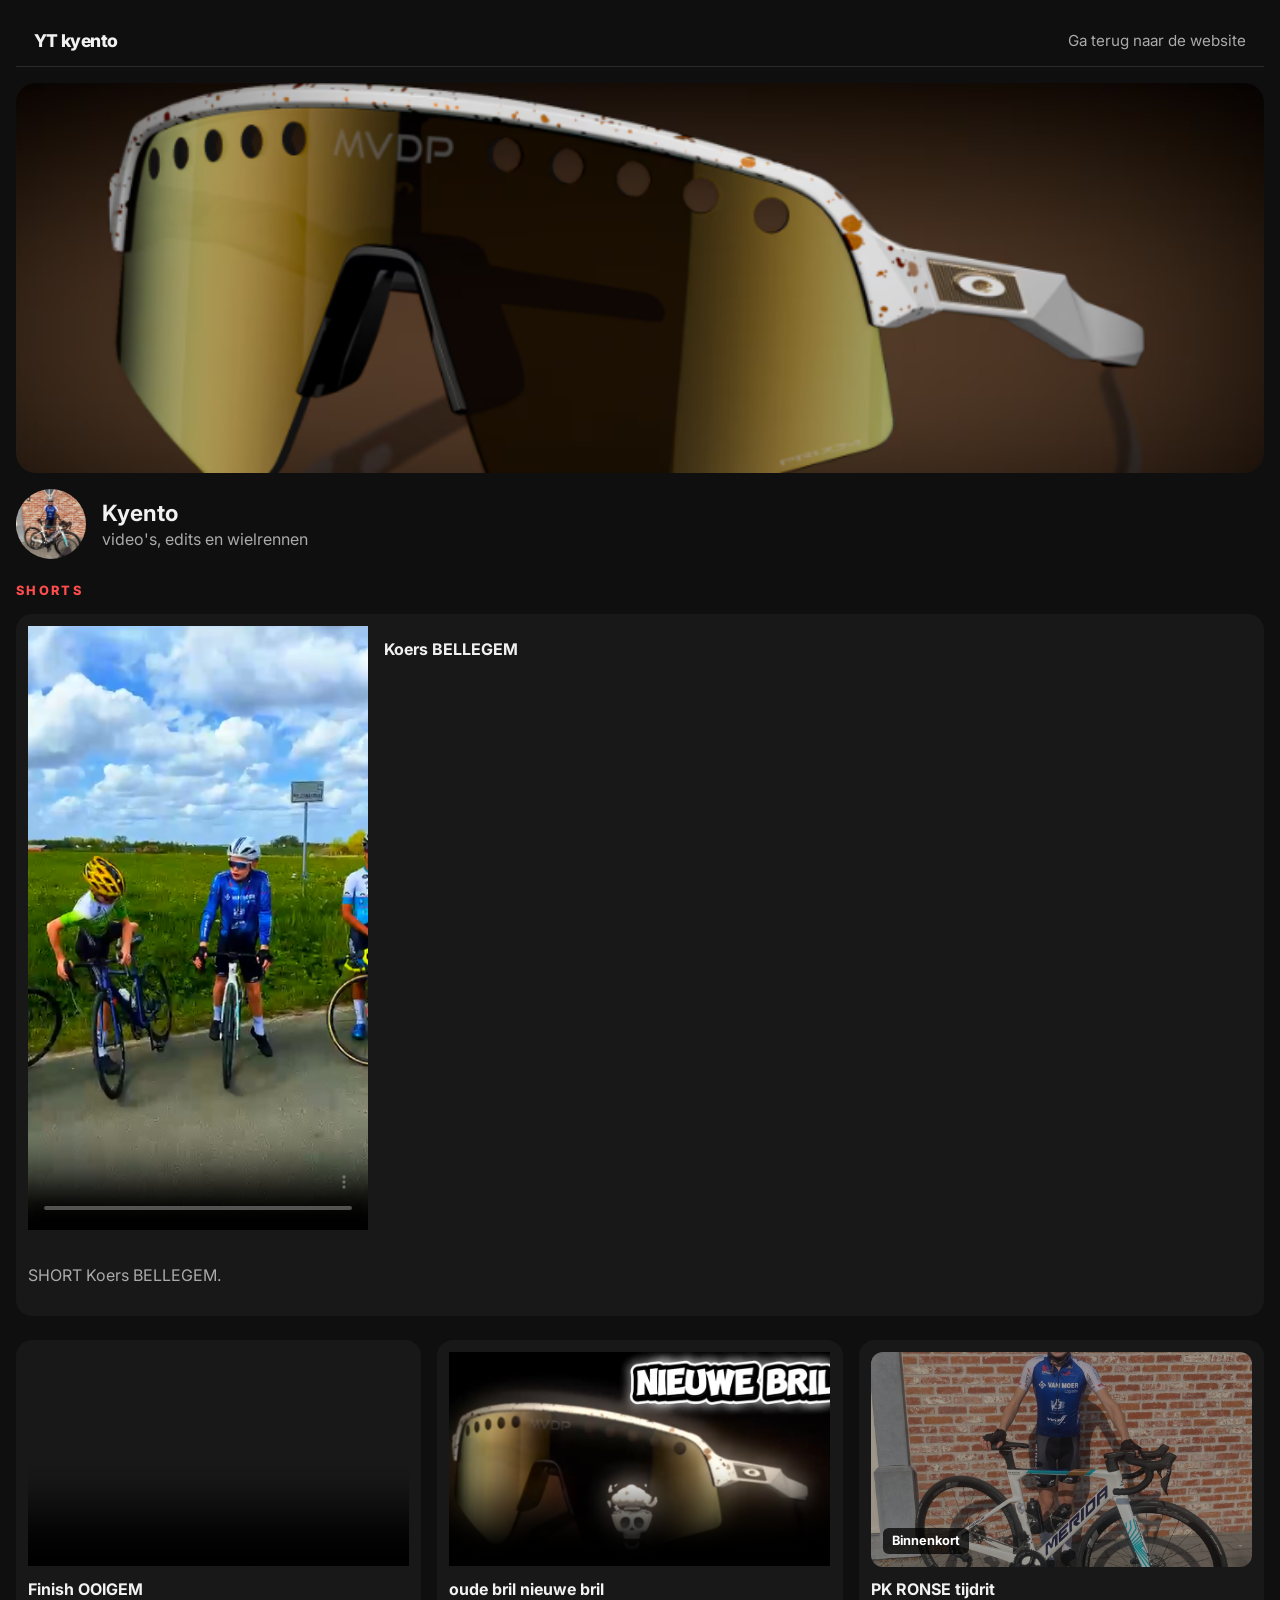
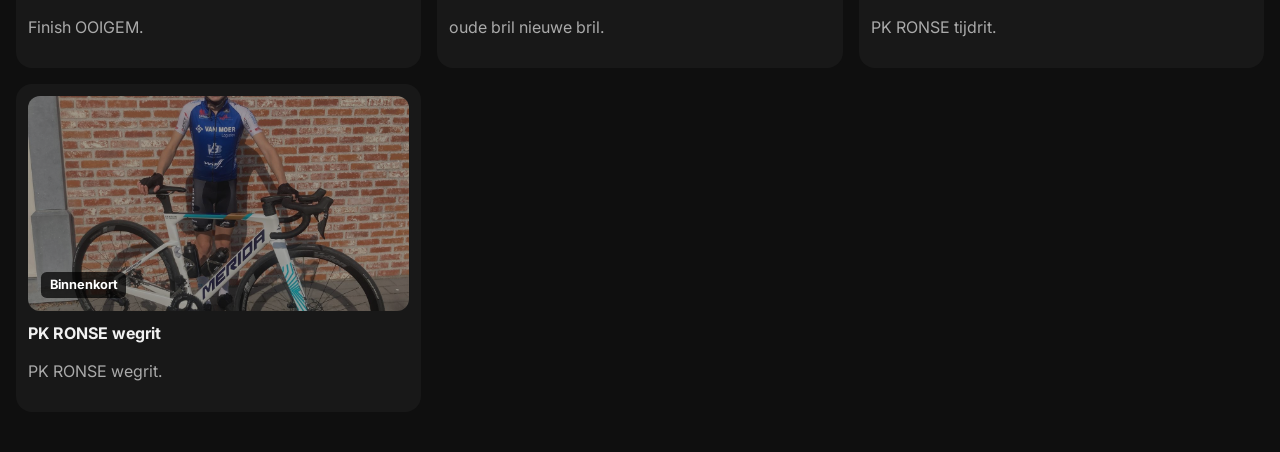
==== yt-kyento.html @ 3035fbb0 "Add files via upload" ====
<!DOCTYPE html>
<html lang="nl">
<head>
    <meta charset="UTF-8">
    <meta name="viewport" content="width=device-width, initial-scale=1.0">
    <title>yt kyento</title>
    <link rel="preconnect" href="https://fonts.googleapis.com">
    <link rel="preconnect" href="https://fonts.gstatic.com" crossorigin>
    <link href="https://fonts.googleapis.com/css2?family=Inter:wght@400;500;600;700;800&display=swap" rel="stylesheet">
    <link rel="stylesheet" href="style.css">
</head>
<body class="yt-page" id="top">
    <header class="yt-header">
        <nav class="yt-topbar">
            <a class="yt-brand" href="index.html">YT kyento</a>
            <a class="yt-back" href="index.html">Ga terug naar de website</a>
        </nav>

        <section class="yt-channel">
            <div class="yt-banner">
                <img src="bannerkyento.png" alt="Kyento banner">
            </div>
            <div class="yt-channel-meta">
                <img class="yt-avatar" src="kyento.jpg" alt="Kyento avatar">
                <div>
                    <p class="yt-name">Kyento</p>
                    <p class="yt-sub">video's, edits en wielrennen</p>
                </div>
            </div>
        </section>
    </header>

    <main class="yt-main">
        <section class="yt-shorts-section">
            <div class="yt-section-head">
                <p class="yt-section-label">Shorts</p>
            </div>
            <article class="yt-video-card yt-short-card" data-release="available">
                <div class="yt-thumb yt-short-thumb">
                    <video controls poster="KoersBellegem.png">
                        <source src="videoBellegem.mp4" type="video/mp4">
                        Je browser ondersteunt deze video niet.
                    </video>
                </div>
                <h2>Koers BELLEGEM</h2>
                <p>SHORT Koers BELLEGEM.</p>
            </article>
        </section>

        <section class="yt-grid">
            <article class="yt-video-card" data-release="available">
                <div class="yt-thumb">
                    <video controls poster="FinishOoigem.png">
                        <source src="videoOoigem.mp4" type="video/mp4">
                        Je browser ondersteunt deze video niet.
                    </video>
                </div>
                <h2>Finish OOIGEM </h2>
                <p>Finish OOIGEM.</p>
            </article>

            <article class="yt-video-card" data-release="soon">
                <div class="yt-thumb yt-placeholder">
                    <img src="kyento.jpg" alt="Volgende video komt eraan">
                </div>
                <h2>PK RONSE tijdrit</h2>
                <p>PK RONSE tijdrit.</p>
            </article>

            <article class="yt-video-card" data-release="soon">
                <div class="yt-thumb yt-placeholder">
                    <img src="kyento.jpg" alt="Binnenkort een nieuwe video">
                </div>
                <h2>PK RONSE wegrit</h2>
                <p>PK RONSE wegrit.</p>
            </article>

            <article class="yt-video-card" data-release="available">
                <div class="yt-thumb">
                    <video controls poster="videobril.png">
                        <source src="videobril.mp4" type="video/mp4">
                        Je browser ondersteunt deze video niet.
                    </video>
                </div>
                <h2>oude bril nieuwe bril</h2>
                <p>oude bril nieuwe bril.</p>
            </article>
        </section>
    </main>
    <script src="script.js"></script>
</body>
</html>
---- style.css ----
:root {
    --bg: #08111f;
    --bg-soft: #0f1c2e;
    --panel: rgba(10, 18, 31, 0.72);
    --panel-strong: rgba(13, 25, 43, 0.9);
    --text: #f4f7fb;
    --muted: #adc0d9;
    --line: rgba(255, 255, 255, 0.1);
    --accent: #64f5c6;
    --accent-strong: #ff8f4e;
    --shadow: 0 24px 60px rgba(0, 0, 0, 0.34);
}

* {
    box-sizing: border-box;
}

html {
    scroll-behavior: smooth;
}

body {
    margin: 0;
    min-height: 100vh;
    font-family: "Sora", "Segoe UI", sans-serif;
    color: var(--text);
    background:
        radial-gradient(circle at top left, rgba(100, 245, 198, 0.18), transparent 28%),
        radial-gradient(circle at 80% 15%, rgba(255, 143, 78, 0.18), transparent 24%),
        linear-gradient(145deg, #040814 0%, #08111f 45%, #0a1628 100%);
    overflow-x: hidden;
}

img,
video {
    display: block;
    width: 100%;
}

a {
    color: inherit;
    text-decoration: none;
}

.page-orb {
    position: fixed;
    z-index: -1;
    width: 26rem;
    height: 26rem;
    border-radius: 50%;
    filter: blur(30px);
    opacity: 0.3;
}

.orb-left {
    top: 5%;
    left: -8rem;
    background: rgba(100, 245, 198, 0.22);
}

.orb-right {
    right: -10rem;
    bottom: 10%;
    background: rgba(255, 143, 78, 0.22);
}

.hero-shell,
.main-content,
.footer,
.subpage-hero,
.videos-page main.section {
    width: min(1140px, calc(100% - 2rem));
    margin: 0 auto;
}

.hero-shell,
.subpage-hero {
    padding: 1.25rem 0 2rem;
}

.topbar {
    display: flex;
    align-items: center;
    justify-content: space-between;
    gap: 1rem;
    padding: 0.85rem 1rem;
    background: rgba(8, 17, 31, 0.55);
    border: 1px solid var(--line);
    border-radius: 999px;
    backdrop-filter: blur(18px);
    box-shadow: var(--shadow);
}

.brand {
    font-family: "Syne", "Sora", sans-serif;
    font-size: 1.15rem;
    letter-spacing: 0.16em;
    text-transform: uppercase;
}

.nav-links {
    display: flex;
    flex-wrap: wrap;
    justify-content: flex-end;
    gap: 1rem;
}

.nav-links a {
    color: var(--muted);
    font-size: 0.95rem;
    transition: color 0.25s ease, transform 0.25s ease;
}

.nav-links a:hover,
.nav-links a:focus-visible {
    color: var(--text);
    transform: translateY(-2px);
}

.hero-grid {
    display: grid;
    grid-template-columns: 1.05fr 0.95fr;
    gap: 2rem;
    align-items: center;
    padding: 3.5rem 0 1.5rem;
}

.eyebrow,
.section-label,
.mini-label {
    margin: 0 0 1rem;
    color: var(--accent);
    font-size: 0.8rem;
    font-weight: 700;
    letter-spacing: 0.24em;
    text-transform: uppercase;
}

.hero-copy h1,
.subpage-copy h1,
.statement-panel h2,
.contact-copy h2,
.feature-card h3 {
    margin: 0;
    font-family: "Syne", "Sora", sans-serif;
    line-height: 0.95;
}

.hero-copy h1,
.subpage-copy h1 {
    max-width: 10ch;
    font-size: clamp(3.5rem, 9vw, 6.75rem);
}

.hero-text,
.statement-panel p,
.feature-card p,
.contact-copy p,
.video-card p {
    color: var(--muted);
    line-height: 1.75;
    font-size: 1rem;
}

.hero-text {
    max-width: 34rem;
    margin: 1.4rem 0 0;
}

.hero-actions {
    display: flex;
    flex-wrap: wrap;
    gap: 1rem;
    margin: 2rem 0 1.6rem;
}

.button {
    display: inline-flex;
    align-items: center;
    justify-content: center;
    min-height: 3.4rem;
    padding: 0.9rem 1.35rem;
    border-radius: 999px;
    border: 1px solid transparent;
    font-weight: 700;
    transition: transform 0.25s ease, box-shadow 0.25s ease, border-color 0.25s ease;
}

.button:hover,
.button:focus-visible {
    transform: translateY(-2px);
}

.button.primary {
    color: #04111f;
    background: linear-gradient(135deg, var(--accent) 0%, #c8ffea 100%);
    box-shadow: 0 16px 30px rgba(100, 245, 198, 0.18);
}

.button.secondary {
    border-color: rgba(255, 255, 255, 0.18);
    background: rgba(255, 255, 255, 0.03);
    color: var(--text);
}

.hero-stats {
    display: flex;
    flex-wrap: wrap;
    gap: 0.9rem;
}

.stat-chip {
    min-width: 10rem;
    padding: 1rem 1.1rem;
    border: 1px solid var(--line);
    border-radius: 1.25rem;
    background: rgba(255, 255, 255, 0.03);
    backdrop-filter: blur(12px);
}

.stat-number {
    display: block;
    margin-bottom: 0.2rem;
    color: var(--accent-strong);
    font-size: 1.25rem;
    font-weight: 800;
}

.stat-label {
    color: var(--muted);
    font-size: 0.95rem;
}

.hero-photo-wrap {
    position: relative;
    padding: 1.25rem;
}

.hero-photo-card,
.panel,
.video-frame {
    overflow: hidden;
    border: 1px solid var(--line);
    border-radius: 1.75rem;
    background: var(--panel);
    box-shadow: var(--shadow);
    backdrop-filter: blur(18px);
}

.hero-photo-card {
    position: relative;
    transform: rotate(3deg);
}

.hero-photo-card img {
    aspect-ratio: 4 / 5;
    object-fit: cover;
}

.photo-badge {
    position: absolute;
    right: 1rem;
    bottom: 1rem;
    padding: 0.6rem 0.9rem;
    border-radius: 999px;
    background: rgba(4, 17, 31, 0.74);
    border: 1px solid rgba(255, 255, 255, 0.12);
    font-size: 0.8rem;
    font-weight: 700;
    letter-spacing: 0.18em;
}

.floating-note {
    position: absolute;
    padding: 0.85rem 1rem;
    border-radius: 1rem;
    background: var(--panel-strong);
    border: 1px solid var(--line);
    box-shadow: var(--shadow);
    font-weight: 700;
}

.note-top {
    top: 7%;
    left: -2%;
}

.note-bottom {
    right: 0;
    bottom: 7%;
}

.main-content {
    padding-bottom: 4rem;
}

.section {
    margin-top: 1.6rem;
}

.intro-band,
.portfolio-grid {
    display: grid;
    gap: 1.35rem;
}

.intro-band {
    grid-template-columns: 1.1fr 0.9fr;
}

.portfolio-grid {
    grid-template-columns: repeat(12, 1fr);
}

.panel {
    padding: 1.6rem;
}

.statement-panel,
.quote-panel,
.contact-strip,
.video-card {
    min-height: 100%;
}

.statement-panel h2,
.contact-copy h2 {
    font-size: clamp(2rem, 4vw, 3.4rem);
}

.statement-panel p:last-child,
.contact-copy p {
    margin-bottom: 0;
}

.big-quote {
    margin: 0;
    font-family: "Syne", "Sora", sans-serif;
    font-size: clamp(1.8rem, 4vw, 3rem);
    line-height: 1.05;
}

.feature-card {
    min-height: 17rem;
}

.feature-card h3 {
    font-size: 2rem;
    margin-bottom: 1rem;
}

.accent-card {
    background:
        linear-gradient(155deg, rgba(100, 245, 198, 0.16), rgba(255, 143, 78, 0.08)),
        var(--panel-strong);
}

.feature-card:nth-child(1) {
    grid-column: span 5;
}

.image-card {
    grid-column: span 3;
    padding: 0;
}

.image-card img {
    height: 100%;
    object-fit: cover;
}

.feature-card:nth-child(3) {
    grid-column: span 4;
}

.wide-card {
    grid-column: 1 / -1;
}

.contact-strip {
    display: flex;
    align-items: center;
    justify-content: space-between;
    gap: 1.5rem;
    padding: 1.8rem;
    border: 1px solid var(--line);
    border-radius: 1.75rem;
    background:
        linear-gradient(140deg, rgba(255, 143, 78, 0.12), rgba(100, 245, 198, 0.08)),
        var(--panel);
    box-shadow: var(--shadow);
}

.footer {
    display: flex;
    align-items: center;
    justify-content: space-between;
    gap: 1rem;
    padding: 0 0 2.5rem;
    color: var(--muted);
}

.footer p {
    margin: 0;
}

.subpage-copy {
    max-width: 44rem;
    padding: 3.5rem 0 0.5rem;
}

.video-grid {
    display: grid;
    grid-template-columns: repeat(3, minmax(0, 1fr));
    gap: 1.25rem;
    padding-bottom: 3rem;
}

.featured-video {
    grid-column: span 2;
}

.video-frame {
    padding: 0;
    margin-bottom: 1rem;
    background: #02070d;
}

.video-frame video {
    aspect-ratio: 16 / 9;
    object-fit: cover;
}

@media (max-width: 900px) {
    .topbar,
    .contact-strip,
    .footer,
    .hero-grid,
    .intro-band {
        grid-template-columns: 1fr;
        flex-direction: column;
        align-items: flex-start;
    }

    .hero-grid,
    .intro-band,
    .video-grid {
        grid-template-columns: 1fr;
    }

    .portfolio-grid {
        grid-template-columns: 1fr;
    }

    .feature-card:nth-child(1),
    .image-card,
    .feature-card:nth-child(3),
    .wide-card,
    .featured-video {
        grid-column: auto;
    }

    .nav-links {
        justify-content: flex-start;
    }

    .hero-photo-card {
        transform: rotate(0deg);
    }

    .floating-note {
        position: static;
        margin-top: 1rem;
    }

    .hero-copy h1,
    .subpage-copy h1 {
        max-width: 100%;
    }
}

@media (max-width: 640px) {
    .hero-shell,
    .main-content,
    .footer,
    .subpage-hero,
    .videos-page main.section {
        width: min(100% - 1.2rem, 1140px);
    }

    .topbar,
    .panel,
    .contact-strip {
        border-radius: 1.35rem;
    }

    .hero-grid {
        padding-top: 2.4rem;
    }

    .hero-copy h1,
    .subpage-copy h1 {
        font-size: clamp(2.8rem, 15vw, 4.25rem);
    }
}

.yt-page {
    background: #0f0f0f;
    color: #f1f1f1;
    font-family: "Inter", "Segoe UI", sans-serif;
}

.yt-header,
.yt-main {
    width: min(1280px, calc(100% - 2rem));
    margin: 0 auto;
}

.yt-header {
    padding: 1rem 0 1.5rem;
}

.yt-topbar {
    display: flex;
    align-items: center;
    justify-content: space-between;
    gap: 1rem;
    padding: 0.9rem 1.1rem;
    border-bottom: 1px solid #2a2a2a;
}

.yt-brand {
    font-size: 1.1rem;
    font-weight: 800;
    letter-spacing: -0.03em;
}

.yt-back {
    color: #aaa;
    font-size: 0.95rem;
}

.yt-channel {
    padding-top: 1rem;
}

.yt-banner {
    overflow: hidden;
    border-radius: 1.25rem;
    background: #1a1a1a;
}

.yt-banner img {
    aspect-ratio: 16 / 5;
    object-fit: cover;
}

.yt-channel-meta {
    display: flex;
    align-items: center;
    gap: 1rem;
    padding: 1rem 0 0;
}

.yt-avatar {
    width: 4.4rem;
    height: 4.4rem;
    border-radius: 50%;
    object-fit: cover;
}

.yt-name {
    margin: 0;
    font-size: 1.4rem;
    font-weight: 700;
}

.yt-sub {
    margin: 0.2rem 0 0;
    color: #aaa;
}

.yt-main {
    padding-bottom: 2.5rem;
}

.yt-shorts-section {
    display: grid;
    gap: 1rem;
    margin-bottom: 1.5rem;
}

.yt-section-head {
    display: flex;
    align-items: baseline;
    justify-content: space-between;
    gap: 1rem;
}

.yt-section-label {
    margin: 0;
    color: #ff4d4d;
    font-size: 0.8rem;
    font-weight: 800;
    letter-spacing: 0.18em;
    text-transform: uppercase;
}

.yt-section-head h2 {
    margin: 0;
    font-size: 1.1rem;
    font-weight: 700;
}

.yt-video-card {
    background: #181818;
    border-radius: 1rem;
    overflow: hidden;
}

.yt-player video,
.yt-thumb video {
    aspect-ratio: 16 / 9;
    object-fit: cover;
}

.yt-short-card {
    display: grid;
    grid-template-columns: minmax(0, 340px) 1fr;
    gap: 1rem;
    align-items: start;
}

.yt-short-thumb {
    aspect-ratio: 9 / 16;
}

.yt-short-thumb video {
    height: 100%;
    aspect-ratio: 9 / 16;
}

.yt-placeholder {
    position: relative;
    overflow: hidden;
    aspect-ratio: 16 / 9;
    border-radius: 0.75rem;
    background: #202020;
}

.yt-placeholder img {
    height: 100%;
    object-fit: cover;
    opacity: 0.58;
}

.yt-placeholder::after {
    content: "Binnenkort";
    position: absolute;
    left: 0.8rem;
    bottom: 0.8rem;
    padding: 0.35rem 0.55rem;
    border-radius: 0.35rem;
    background: rgba(0, 0, 0, 0.72);
    color: #fff;
    font-size: 0.8rem;
    font-weight: 700;
}

.yt-video-card h2 {
    margin: 0;
    font-family: "Inter", "Segoe UI", sans-serif;
    line-height: 1.1;
}

.yt-video-card p {
    color: #aaa;
    line-height: 1.6;
}

.yt-grid {
    display: grid;
    grid-template-columns: repeat(3, minmax(0, 1fr));
    gap: 1rem;
    margin-top: 1.5rem;
}

.yt-video-card {
    padding: 0.75rem;
}

.yt-video-card h2 {
    margin: 0.9rem 0 0.35rem;
    font-size: 1rem;
}

@media (max-width: 900px) {
    .yt-player-card,
    .yt-grid {
        grid-template-columns: 1fr;
    }

    .yt-short-card {
        grid-template-columns: 1fr;
    }

    .yt-channel-meta {
        flex-wrap: wrap;
    }
}
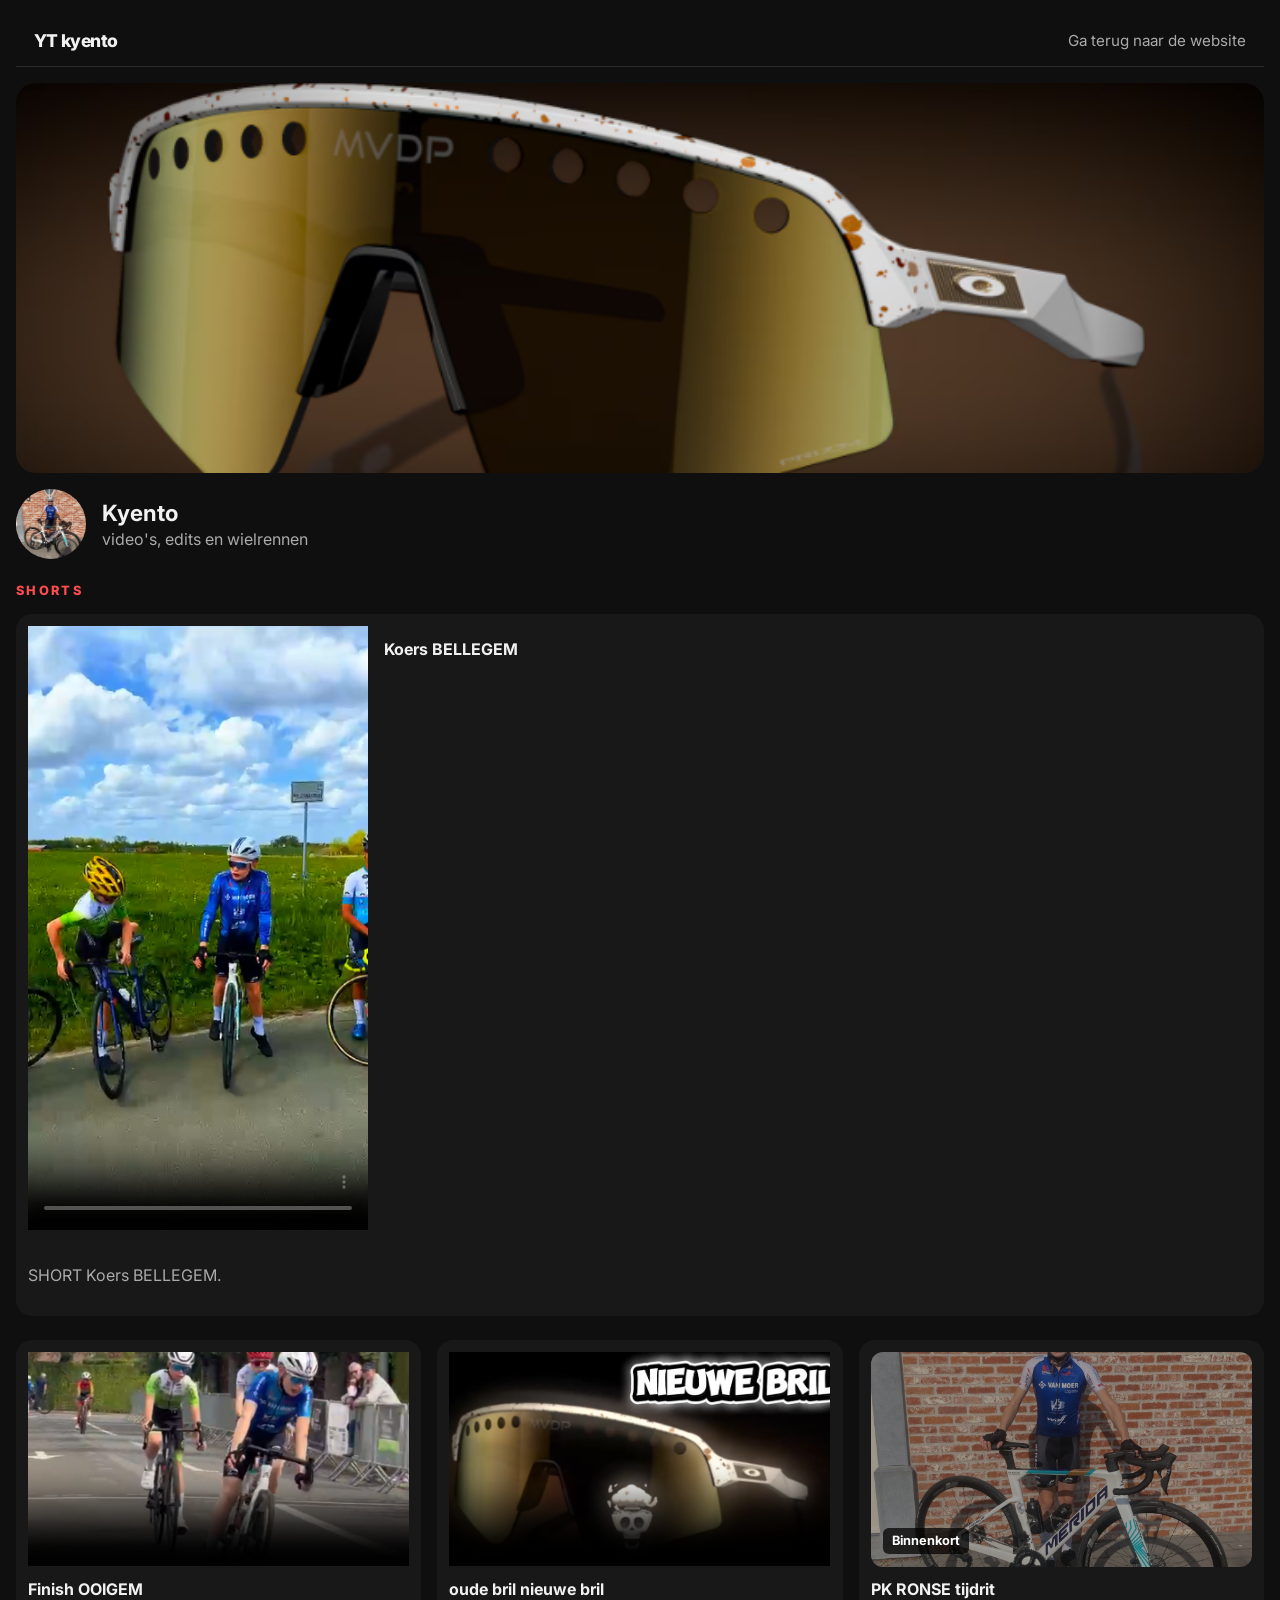
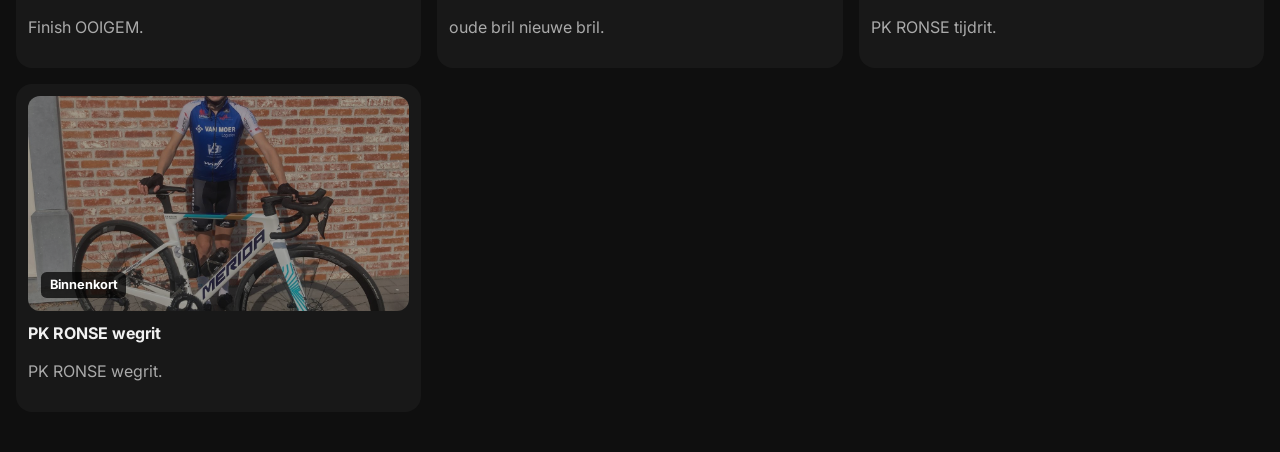
==== commit 609d8cf1: "Fix typo in video poster filename" ====
--- a/yt-kyento.html
+++ b/yt-kyento.html
@@ -50,7 +50,7 @@
         <section class="yt-grid">
             <article class="yt-video-card" data-release="available">
                 <div class="yt-thumb">
-                    <video controls poster="FinishOoigem.png">
+                    <video controls poster="Finishooigem.png">
                         <source src="videoOoigem.mp4" type="video/mp4">
                         Je browser ondersteunt deze video niet.
                     </video>
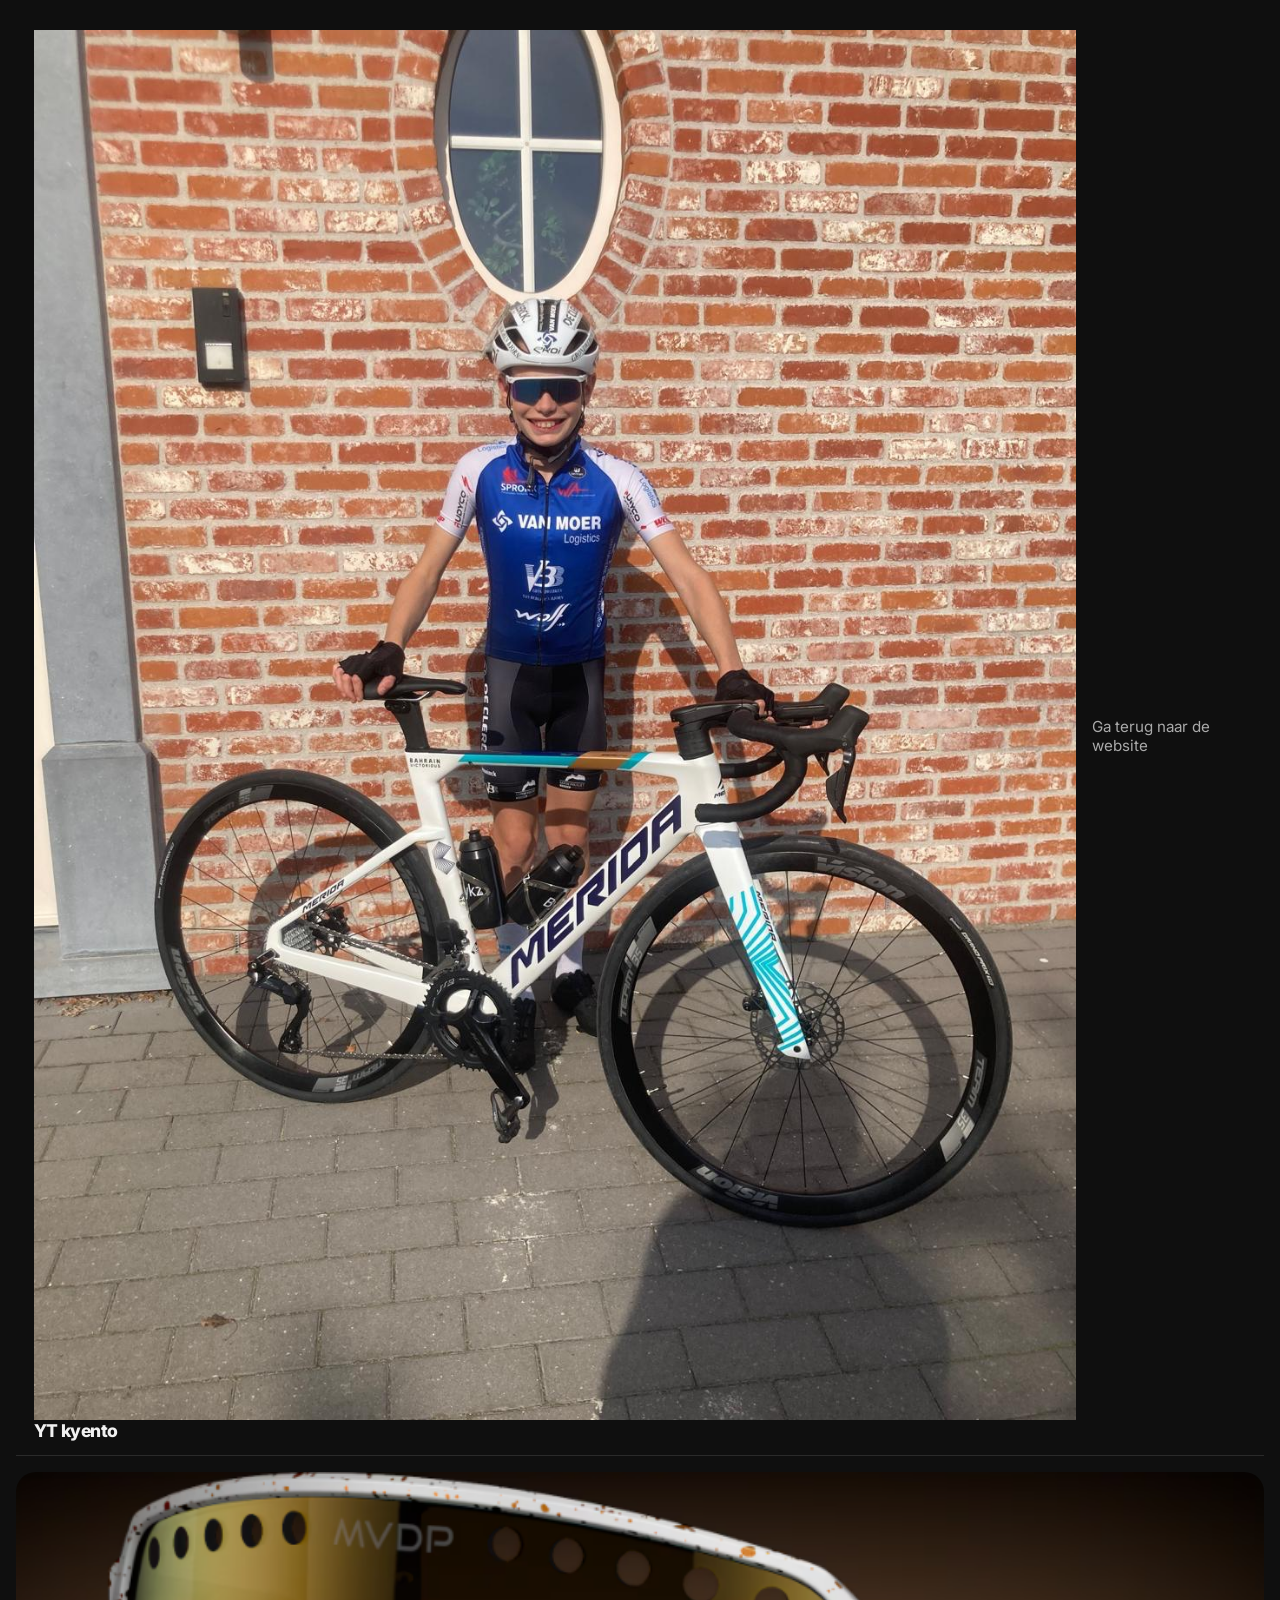
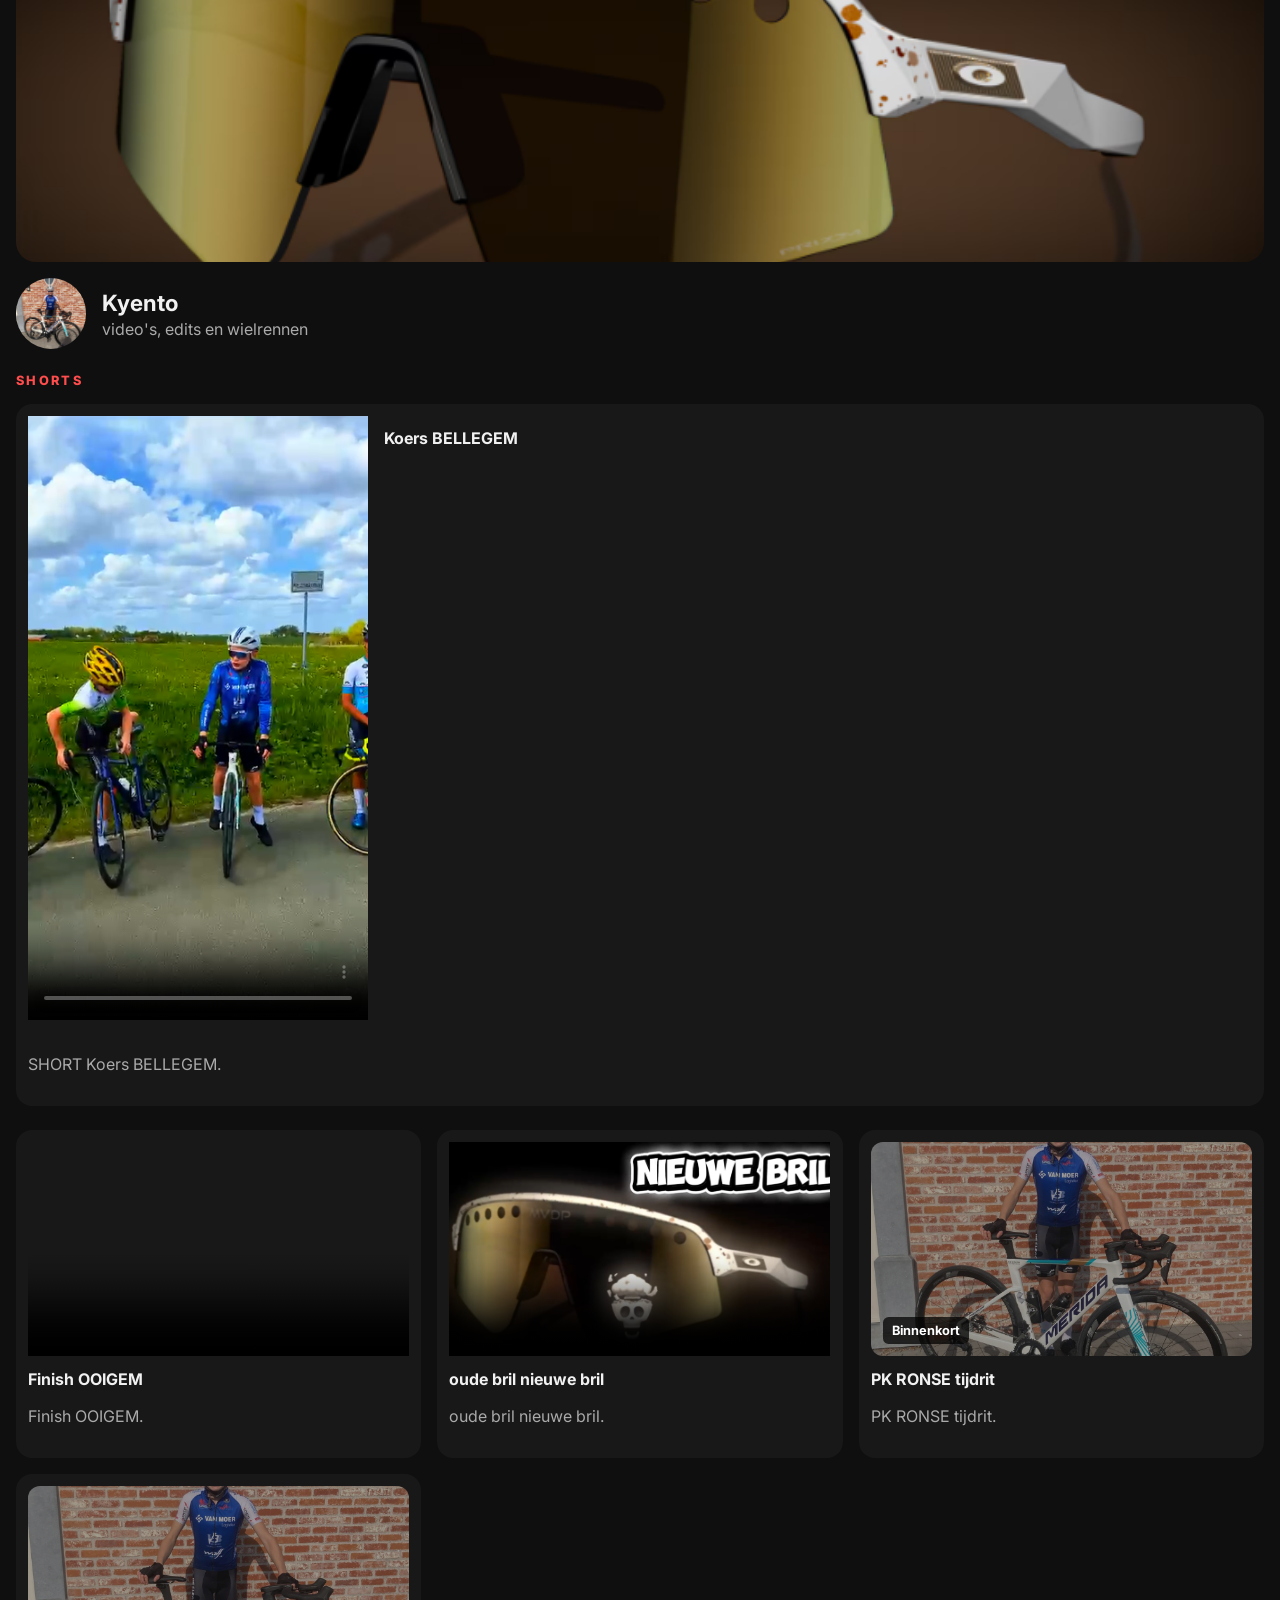
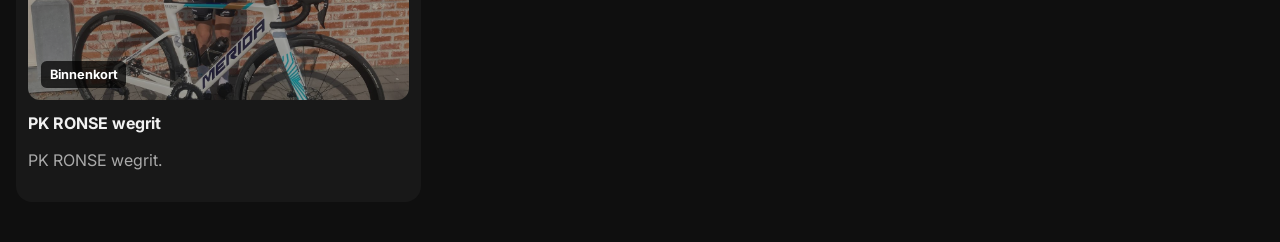
==== commit a812b6aa: "Update video poster image and branding in HTML" ====
--- a/yt-kyento.html
+++ b/yt-kyento.html
@@ -12,7 +12,10 @@
 <body class="yt-page" id="top">
     <header class="yt-header">
         <nav class="yt-topbar">
-            <a class="yt-brand" href="index.html">YT kyento</a>
+            <a class="yt-brand" href="index.html">
+                <img class="yt-brand-image" src="kyento.jpg" alt="Kyento">
+                <span>YT kyento</span>
+            </a>
             <a class="yt-back" href="index.html">Ga terug naar de website</a>
         </nav>
 
@@ -50,7 +53,7 @@
         <section class="yt-grid">
             <article class="yt-video-card" data-release="available">
                 <div class="yt-thumb">
-                    <video controls poster="Finishooigem.png">
+                    <video controls poster="FinishOoigem.png">
                         <source src="videoOoigem.mp4" type="video/mp4">
                         Je browser ondersteunt deze video niet.
                     </video>
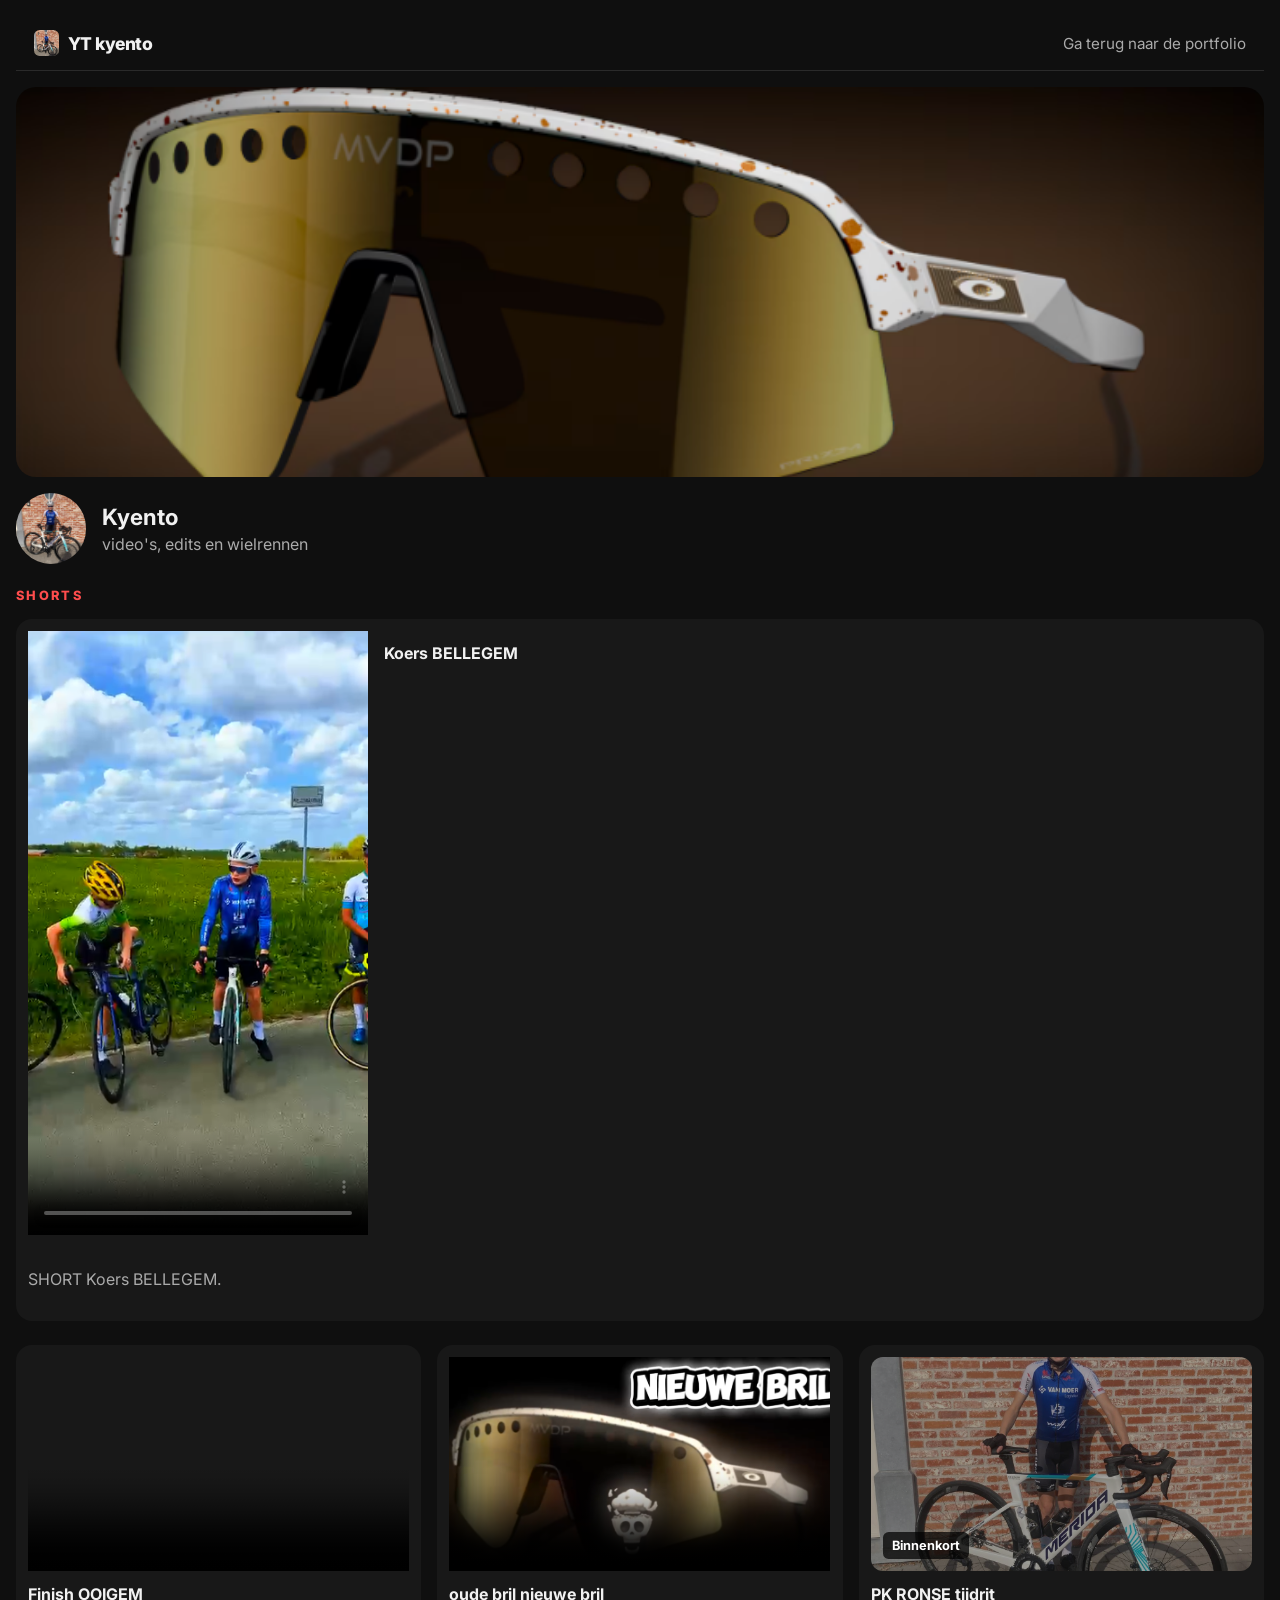
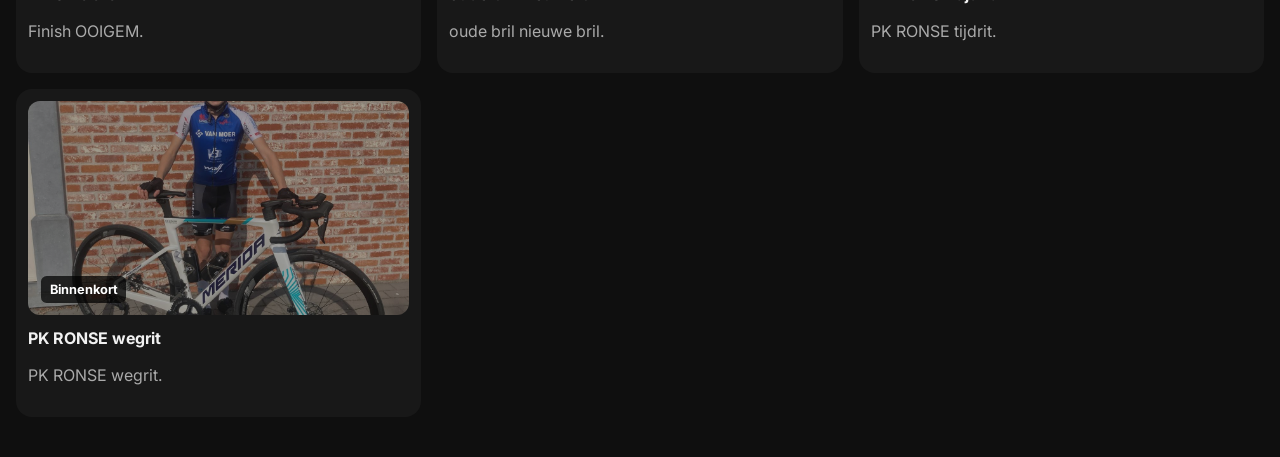
==== commit e416a98a: "Update back link text to 'Ga terug naar de portfolio'" ====
--- a/yt-kyento.html
+++ b/yt-kyento.html
@@ -7,6 +7,7 @@
     <link rel="preconnect" href="https://fonts.googleapis.com">
     <link rel="preconnect" href="https://fonts.gstatic.com" crossorigin>
     <link href="https://fonts.googleapis.com/css2?family=Inter:wght@400;500;600;700;800&display=swap" rel="stylesheet">
+    <link rel="icon" type="image/png" sizes="512x512" href="icoon.png">
     <link rel="stylesheet" href="style.css">
 </head>
 <body class="yt-page" id="top">
@@ -16,7 +17,7 @@
                 <img class="yt-brand-image" src="kyento.jpg" alt="Kyento">
                 <span>YT kyento</span>
             </a>
-            <a class="yt-back" href="index.html">Ga terug naar de website</a>
+            <a class="yt-back" href="index.html">Ga terug naar de portfolio</a>
         </nav>
 
         <section class="yt-channel">
--- a/style.css
+++ b/style.css
@@ -530,9 +530,20 @@
 }
 
 .yt-brand {
+    display: inline-flex;
+    align-items: center;
+    gap: 0.55rem;
     font-size: 1.1rem;
     font-weight: 800;
     letter-spacing: -0.03em;
+}
+
+.yt-brand-image {
+    width: 1.6rem;
+    height: 1.6rem;
+    border-radius: 0.35rem;
+    object-fit: cover;
+    flex: 0 0 auto;
 }
 
 .yt-back {
